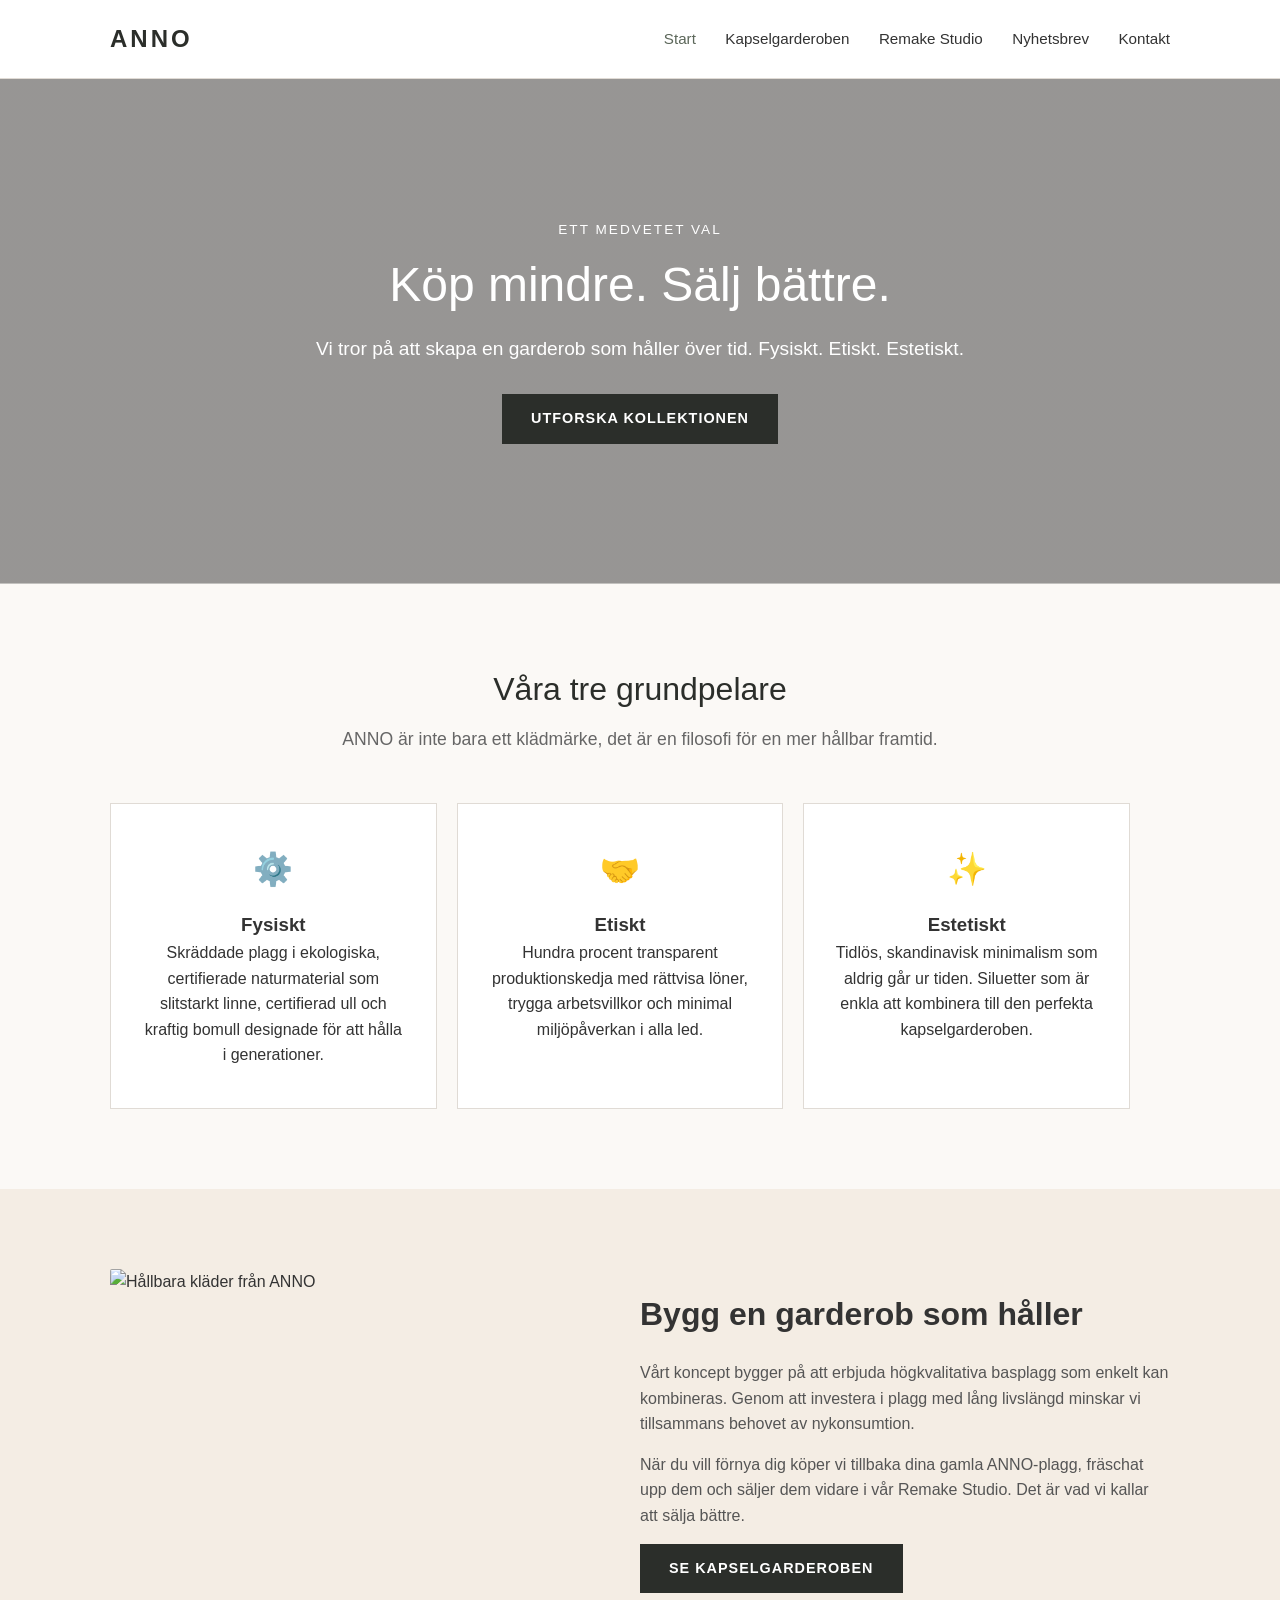
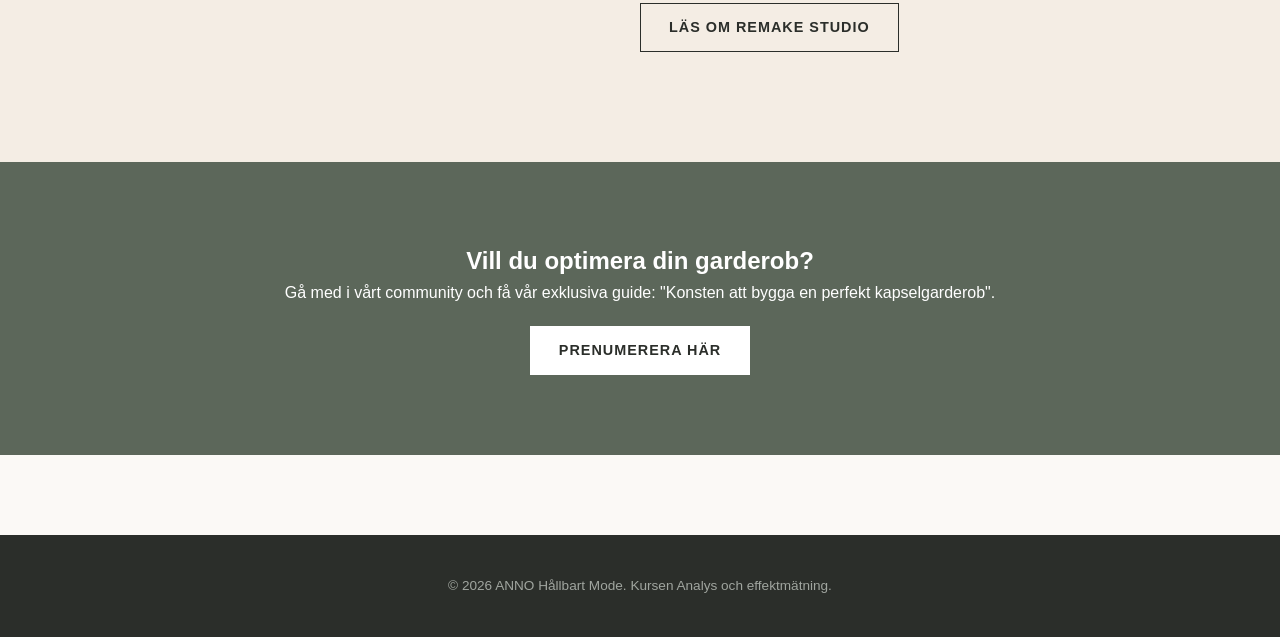
==== index.html @ d05ae131 "Add files via upload" ====
<!DOCTYPE html>
<html lang="sv">
<head>
    <meta charset="UTF-8">
    <meta name="viewport" content="width=device-width, initial-scale=1.0">
    <title>ANNO | Hållbart Mode - Köp mindre. Sälj bättre.</title>
    <link rel="stylesheet" href="style.css">
</head>
<body>

    <nav class="navbar">
        <div class="nav-container">
            <a href="index.html" class="logo">ANNO</a>
            <ul class="nav-links">
                <li><a href="index.html" class="active">Start</a></li>
                <li><a href="produkt-1.html">Kapselgarderoben</a></li>
                <li><a href="produkt-2.html">Remake Studio</a></li>
                <li><a href="nyhetsbrev.html">Nyhetsbrev</a></li>
                <li><a href="kontakt.html">Kontakt</a></li>
            </ul>
        </div>
    </nav>

    <header class="hero index-hero" style="background-image: linear-gradient(rgba(0,0,0,0.4), rgba(0,0,0,0.4)), url('https://images.unsplash.com/photo-1544441893-675973e31985?auto=format&fit=crop&w=1600&q=80');">
        <div class="hero-content">
            <span class="hero-subtitle">Ett medvetet val</span>
            <h1>Köp mindre. Sälj bättre.</h1>
            <p>Vi tror på att skapa en garderob som håller över tid. Fysiskt. Etiskt. Estetiskt.</p>
            <a href="produkt-1.html" class="btn btn-primary">Utforska Kollektionen</a>
        </div>
    </header>

    <section class="philosophy-section section-padding">
        <div class="container">
            <div class="section-header">
                <h2>Våra tre grundpelare</h2>
                <p class="lead">ANNO är inte bara ett klädmärke, det är en filosofi för en mer hållbar framtid.</p>
            </div>
            <div class="grid-3">
                <div class="card text-center">
                    <div class="card-icon">⚙️</div>
                    <h3>Fysiskt</h3>
                    <p>Skräddade plagg i ekologiska, certifierade naturmaterial som slitstarkt linne, certifierad ull och kraftig bomull designade för att hålla i generationer.</p>
                </div>
                <div class="card text-center">
                    <div class="card-icon">🤝</div>
                    <h3>Etiskt</h3>
                    <p>Hundra procent transparent produktionskedja med rättvisa löner, trygga arbetsvillkor och minimal miljöpåverkan i alla led.</p>
                </div>
                <div class="card text-center">
                    <div class="card-icon">✨</div>
                    <h3>Estetiskt</h3>
                    <p>Tidlös, skandinavisk minimalism som aldrig går ur tiden. Siluetter som är enkla att kombinera till den perfekta kapselgarderoben.</p>
                </div>
            </div>
        </div>
    </section>

    <section class="teaser-section section-padding bg-light">
        <div class="container">
            <div class="grid-2">
                <div class="teaser-image">
                    <img src="https://images.unsplash.com/photo-1434389677669-e08b4cac3105?auto=format&fit=crop&w=800&q=80" alt="Hållbara kläder från ANNO">
                </div>
                <div class="teaser-text">
                    <h2>Bygg en garderob som håller</h2>
                    <p>Vårt koncept bygger på att erbjuda högkvalitativa basplagg som enkelt kan kombineras. Genom att investera i plagg med lång livslängd minskar vi tillsammans behovet av nykonsumtion.</p>
                    <p>När du vill förnya dig köper vi tillbaka dina gamla ANNO-plagg, fräschat upp dem och säljer dem vidare i vår Remake Studio. Det är vad vi kallar att sälja bättre.</p>
                    <div class="cta-group">
                        <a href="produkt-1.html" class="btn btn-primary">Se Kapselgarderoben</a>
                        <a href="produkt-2.html" class="btn btn-secondary">Läs om Remake Studio</a>
                    </div>
                </div>
            </div>
        </div>
    </section>

    <section class="cta-banner section-padding text-white" style="background-color: var(--accent-color);">
        <div class="container text-center">
            <h2>Vill du optimera din garderob?</h2>
            <p>Gå med i vårt community och få vår exklusiva guide: "Konsten att bygga en perfekt kapselgarderob".</p>
            <a href="nyhetsbrev.html" class="btn btn-light" style="margin-top: 20px;">Prenumerera Här</a>
        </div>
    </section>

    <footer class="main-footer">
        <div class="container text-center">
            <p>&copy; 2026 ANNO Hållbart Mode. Kursen Analys och effektmätning.</p>
        </div>
    </footer>

    <script src="script.js"></script>
</body>
</html>
---- style.css ----
/* --- Globala stilar & CSS-variabler --- */
:root {
    --primary-color: #2b2e2a;    /* Mörk dämpad skiffer/grön */
    --accent-color: #5c675a;     /* Olivtonat mjukt grönt */
    --light-bg: #fbf9f6;         /* Sand/Off-white ton för lyxig känsla */
    --text-color: #333333;       /* Mörkgrå för optimal läsbarhet */
    --white: #ffffff;
    --border-color: #e0dbd5;
    --font-stack: -apple-system, BlinkMacSystemFont, "Segoe UI", Roboto, Helvetica, Arial, sans-serif;
}

*, *::before, *::after {
    box-sizing: border-box;
    margin: 0;
    padding: 0;
}

body {
    font-family: var(--font-stack);
    background-color: var(--light-bg);
    color: var(--text-color);
    line-height: 1.6;
    font-size: 16px;
}

.container {
    width: 100%;
    max-width: 1100px;
    margin: 0 auto;
    padding: 0 20px;
}

.max-width-small {
    max-width: 600px;
}

.section-padding {
    padding: 80px 0;
}

.bg-light {
    background-color: #f4ede4;
}

.text-center {
    text-align: center;
}

.text-white {
    color: var(--white);
}

.badge {
    display: inline-block;
    padding: 5px 12px;
    background: #e6dfd5;
    color: var(--primary-color);
    font-size: 0.75rem;
    text-transform: uppercase;
    letter-spacing: 1px;
    margin-bottom: 15px;
    font-weight: bold;
}

.badge.bg-accent {
    background: var(--accent-color);
    color: var(--white);
}

/* --- Navigation --- */
.navbar {
    background-color: var(--white);
    border-bottom: 1px solid var(--border-color);
    position: sticky;
    top: 0;
    z-index: 1000;
}

.nav-container {
    display: table;
    width: 100%;
    max-width: 1100px;
    margin: 0 auto;
    padding: 20px;
}

.logo {
    display: table-cell;
    font-size: 1.5rem;
    font-weight: 800;
    letter-spacing: 3px;
    color: var(--primary-color);
    text-decoration: none;
    vertical-align: middle;
}

.nav-links {
    display: table-cell;
    text-align: right;
    list-style: none;
    vertical-align: middle;
}

.nav-links li {
    display: inline-block;
    margin-left: 25px;
}

.nav-links a {
    text-decoration: none;
    color: var(--text-color);
    font-size: 0.95rem;
    font-weight: 500;
    transition: color 0.2s ease;
}

.nav-links a:hover, .nav-links a.active {
    color: var(--accent-color);
}

/* --- Hero Element --- */
.hero {
    background-size: cover;
    background-position: center;
    color: var(--white);
    padding: 140px 20px;
    text-align: center;
}

.hero-content {
    max-width: 700px;
    margin: 0 auto;
}

.hero-subtitle {
    text-transform: uppercase;
    letter-spacing: 2px;
    font-size: 0.85rem;
    display: block;
    margin-bottom: 15px;
}

.hero h1 {
    font-size: 3rem;
    font-weight: 300;
    margin-bottom: 20px;
    line-height: 1.2;
}

.hero p {
    font-size: 1.2rem;
    margin-bottom: 30px;
    font-weight: 300;
}

/* --- Grid Layouts --- */
.grid-2, .grid-3 {
    display: block;
    width: 100%;
}

.card {
    background: var(--white);
    padding: 40px 30px;
    border: 1px solid var(--border-color);
    margin-bottom: 20px;
}

.card-icon {
    font-size: 2rem;
    margin-bottom: 15px;
}

.section-header {
    margin-bottom: 50px;
    text-align: center;
}

.section-header h2 {
    font-size: 2rem;
    font-weight: 400;
    color: var(--primary-color);
}

.lead {
    font-size: 1.1rem;
    color: #666;
    margin-top: 10px;
}

/* --- Bilder & Teasers --- */
img {
    max-width: 100%;
    height: auto;
    display: block;
}

.teaser-image img, .product-gallery img {
    width: 100%;
    border-radius: 2px;
}

.teaser-text {
    padding: 20px 0;
}

.teaser-text h2 {
    font-size: 2rem;
    margin-bottom: 20px;
}

.teaser-text p {
    margin-bottom: 15px;
    color: #555;
}

.page-image-container {
    margin-bottom: 30px;
}

.centered-image {
    margin: 0 auto;
    max-height: 300px;
    object-fit: cover;
}

/* --- Knappar --- */
.btn {
    display: inline-block;
    padding: 12px 28px;
    text-decoration: none;
    font-size: 0.9rem;
    font-weight: 600;
    text-transform: uppercase;
    letter-spacing: 1px;
    border: 1px solid transparent;
    transition: all 0.3s ease;
    cursor: pointer;
}

.btn-primary {
    background-color: var(--primary-color);
    color: var(--white);
}

.btn-primary:hover {
    background-color: #40443f;
}

.btn-secondary {
    background-color: transparent;
    border-color: var(--primary-color);
    color: var(--primary-color);
}

.btn-secondary:hover {
    background-color: var(--primary-color);
    color: var(--white);
}

.btn-accent {
    background-color: var(--accent-color);
    color: var(--white);
}

.btn-light {
    background-color: var(--white);
    color: var(--primary-color);
}

.btn-block {
    display: block;
    width: 100%;
    text-align: center;
}

.cta-group .btn {
    margin-right: 10px;
    margin-bottom: 10px;
}

/* --- Produktdetaljer --- */
.price {
    font-size: 1.4rem;
    font-weight: 600;
    margin: 15px 0;
    color: var(--accent-color);
}

.description {
    margin-bottom: 30px;
}

.description ul {
    margin-top: 15px;
    padding-left: 20px;
}

.description li {
    margin-bottom: 8px;
}

/* --- Formulär --- */
.form-container {
    background: var(--white);
    padding: 30px;
    border: 1px solid var(--border-color);
    margin-top: 30px;
}

.product-form-box {
    border-top: 4px solid var(--accent-color);
}

.form-subtitle {
    font-size: 0.85rem;
    color: #666;
    margin-bottom: 20px;
}

.form-group {
    margin-bottom: 20px;
}

.form-group label {
    display: block;
    margin-bottom: 6px;
    font-size: 0.85rem;
    font-weight: 600;
    text-transform: uppercase;
}

.form-group input, .form-group select, .form-group textarea {
    width: 100%;
    padding: 12px;
    border: 1px solid var(--border-color);
    font-family: var(--font-stack);
    font-size: 1rem;
    background-color: #fafafa;
}

.form-checkbox {
    margin-bottom: 20px;
}

.form-checkbox input {
    margin-right: 8px;
}

.form-checkbox label {
    font-size: 0.85rem;
    color: #555;
}

/* --- Kontaktsida --- */
.contact-details {
    margin: 30px 0;
}

.contact-details p {
    margin-bottom: 12px;
}

/* --- Tacksida --- */
.success-icon {
    font-size: 4rem;
    color: var(--accent-color);
    margin-bottom: 20px;
}

/* --- Footer --- */
.main-footer {
    background-color: var(--primary-color);
    color: #a0a59f;
    padding: 40px 0;
    margin-top: 80px;
    font-size: 0.85rem;
}

/* --- Responsivitet (Tablets / Desktops) --- */
@media (min-width: 768px) {
    .grid-2 {
        display: table;
        table-layout: fixed;
    }
    
    .grid-2 > div {
        display: table-cell;
        width: 50%;
        vertical-align: top;
    }
    
    .teaser-image, .product-gallery {
        padding-right: 40px;
    }
    
    .contact-info-block {
        padding-right: 50px;
    }
    
    .grid-3 {
        display: table;
        table-layout: fixed;
        border-collapse: separate;
        border-spacing: 20px 0;
        margin: 0 -20px;
    }
    
    .grid-3 > div {
        display: table-cell;
        width: 33.333%;
        vertical-align: top;
    }
}
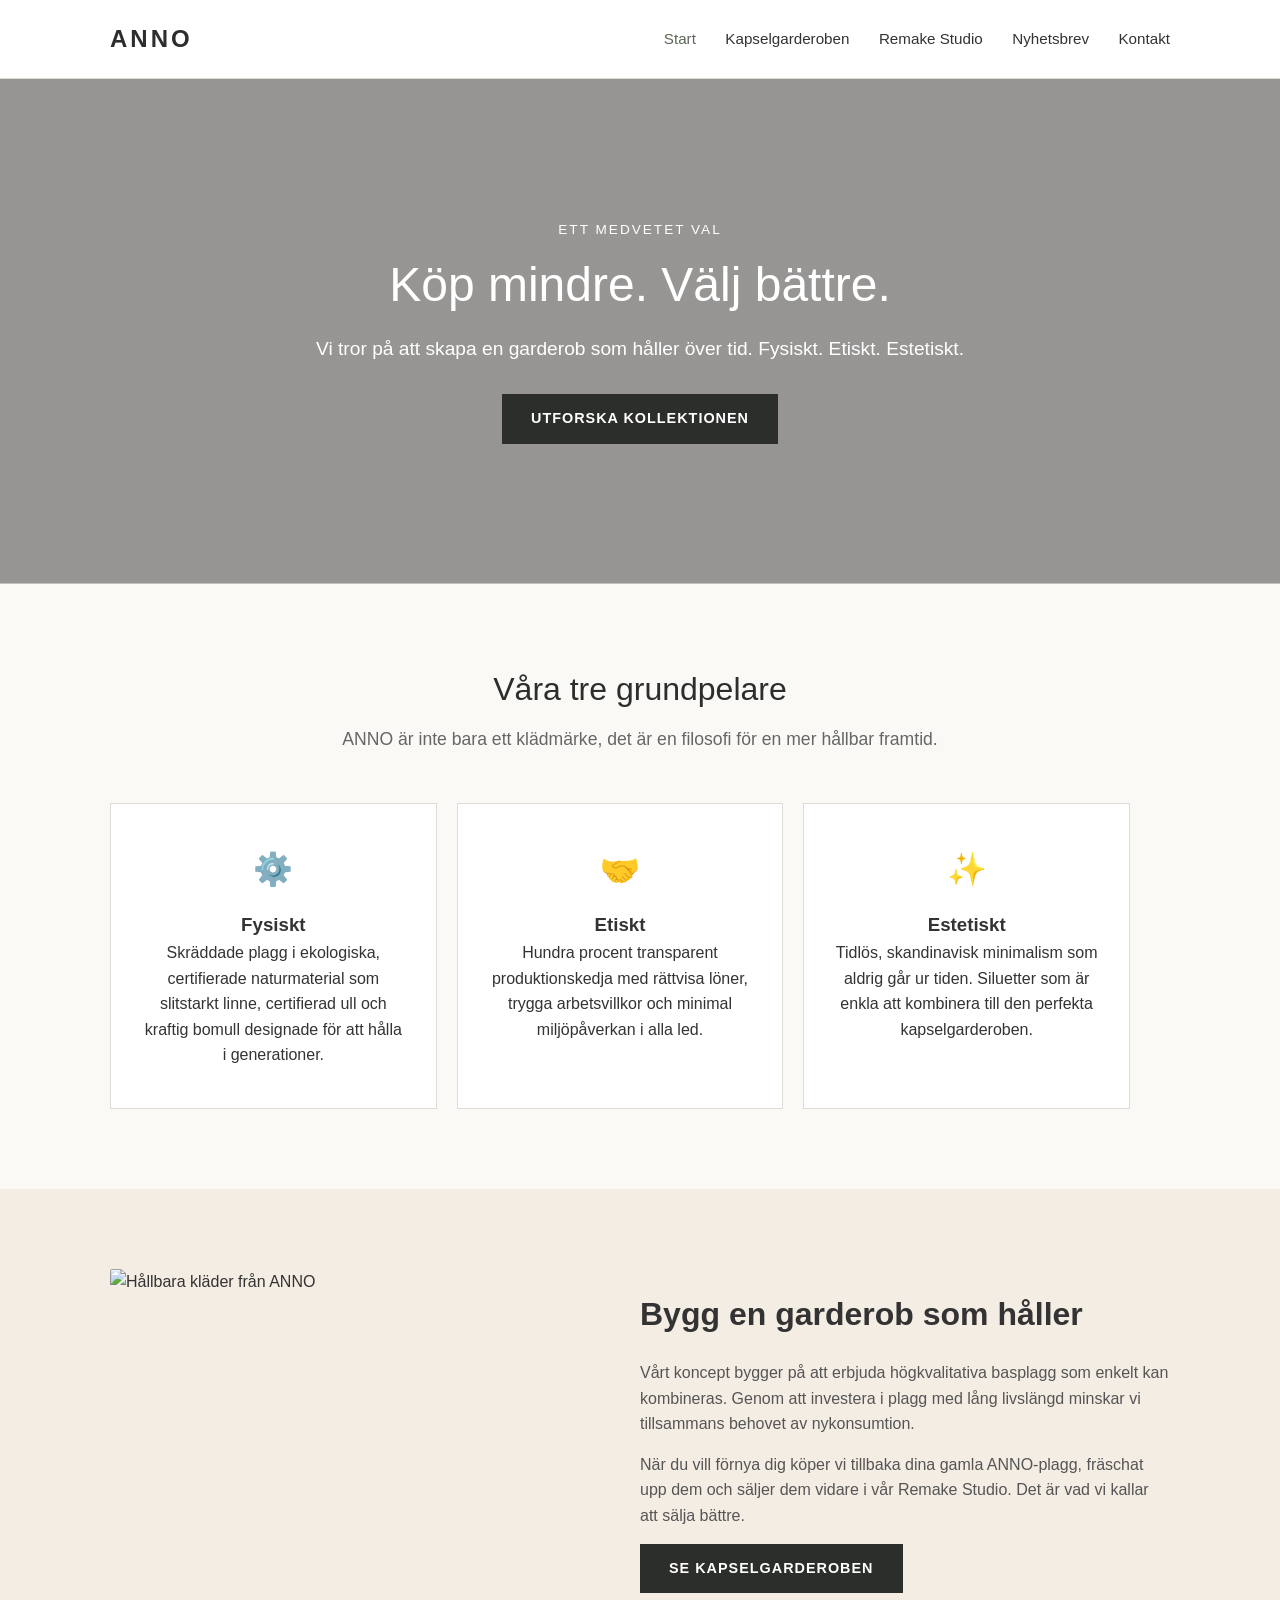
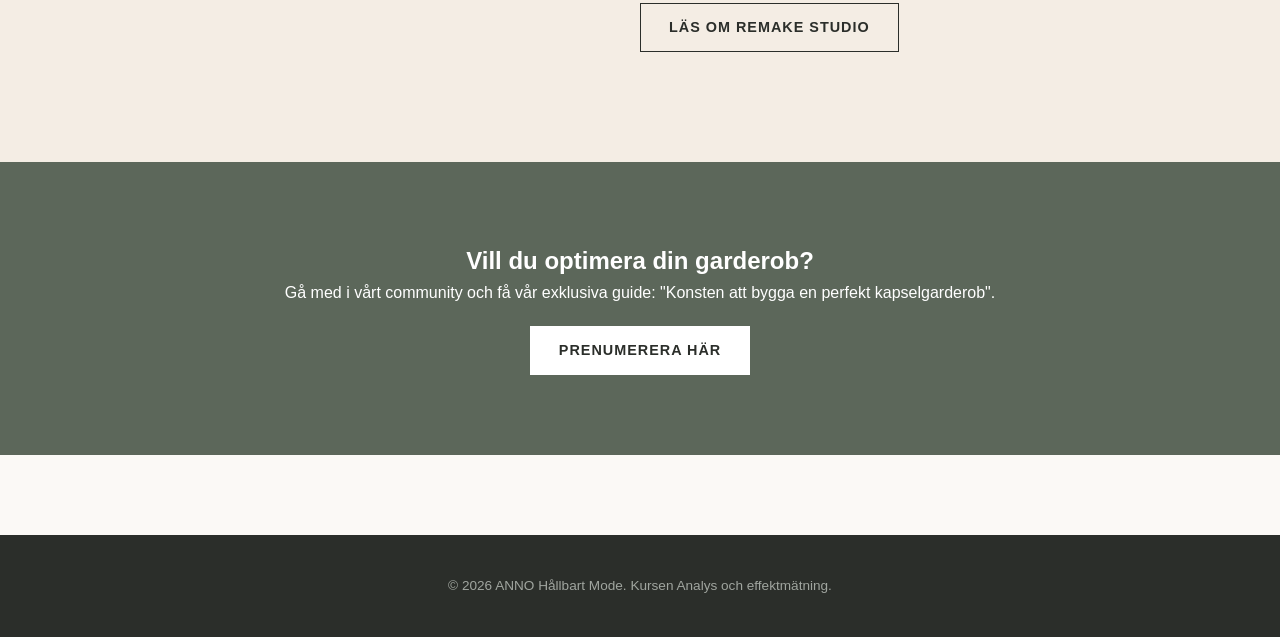
==== commit 27621fcf: "Update index.html" ====
--- a/index.html
+++ b/index.html
@@ -3,9 +3,17 @@
 <head>
     <meta charset="UTF-8">
     <meta name="viewport" content="width=device-width, initial-scale=1.0">
-    <title>ANNO | Hållbart Mode - Köp mindre. Sälj bättre.</title>
+    <title>ANNO | Hållbart Mode - Köp mindre. Välj bättre.</title>
     <link rel="stylesheet" href="style.css">
-</head>
+<!-- Google tag (gtag.js) -->
+<script async src="https://www.googletagmanager.com/gtag/js?id=G-N34HGFYM06"></script>
+<script>
+  window.dataLayer = window.dataLayer || [];
+  function gtag(){dataLayer.push(arguments);}
+  gtag('js', new Date());
+
+  gtag('config', 'G-N34HGFYM06');
+</script></head>
 <body>
 
     <nav class="navbar">
@@ -24,7 +32,7 @@
     <header class="hero index-hero" style="background-image: linear-gradient(rgba(0,0,0,0.4), rgba(0,0,0,0.4)), url('https://images.unsplash.com/photo-1544441893-675973e31985?auto=format&fit=crop&w=1600&q=80');">
         <div class="hero-content">
             <span class="hero-subtitle">Ett medvetet val</span>
-            <h1>Köp mindre. Sälj bättre.</h1>
+            <h1>Köp mindre. Välj bättre.</h1>
             <p>Vi tror på att skapa en garderob som håller över tid. Fysiskt. Etiskt. Estetiskt.</p>
             <a href="produkt-1.html" class="btn btn-primary">Utforska Kollektionen</a>
         </div>
@@ -90,5 +98,7 @@
     </footer>
 
     <script src="script.js"></script>
-</body>
-</html>+<!-- Start of HubSpot Embed Code -->
+<script type="text/javascript" id="hs-script-loader" async defer src="//js-eu1.hs-scripts.com/148701411.js"></script>
+<!-- End of HubSpot Embed Code --></body>
+</html>
